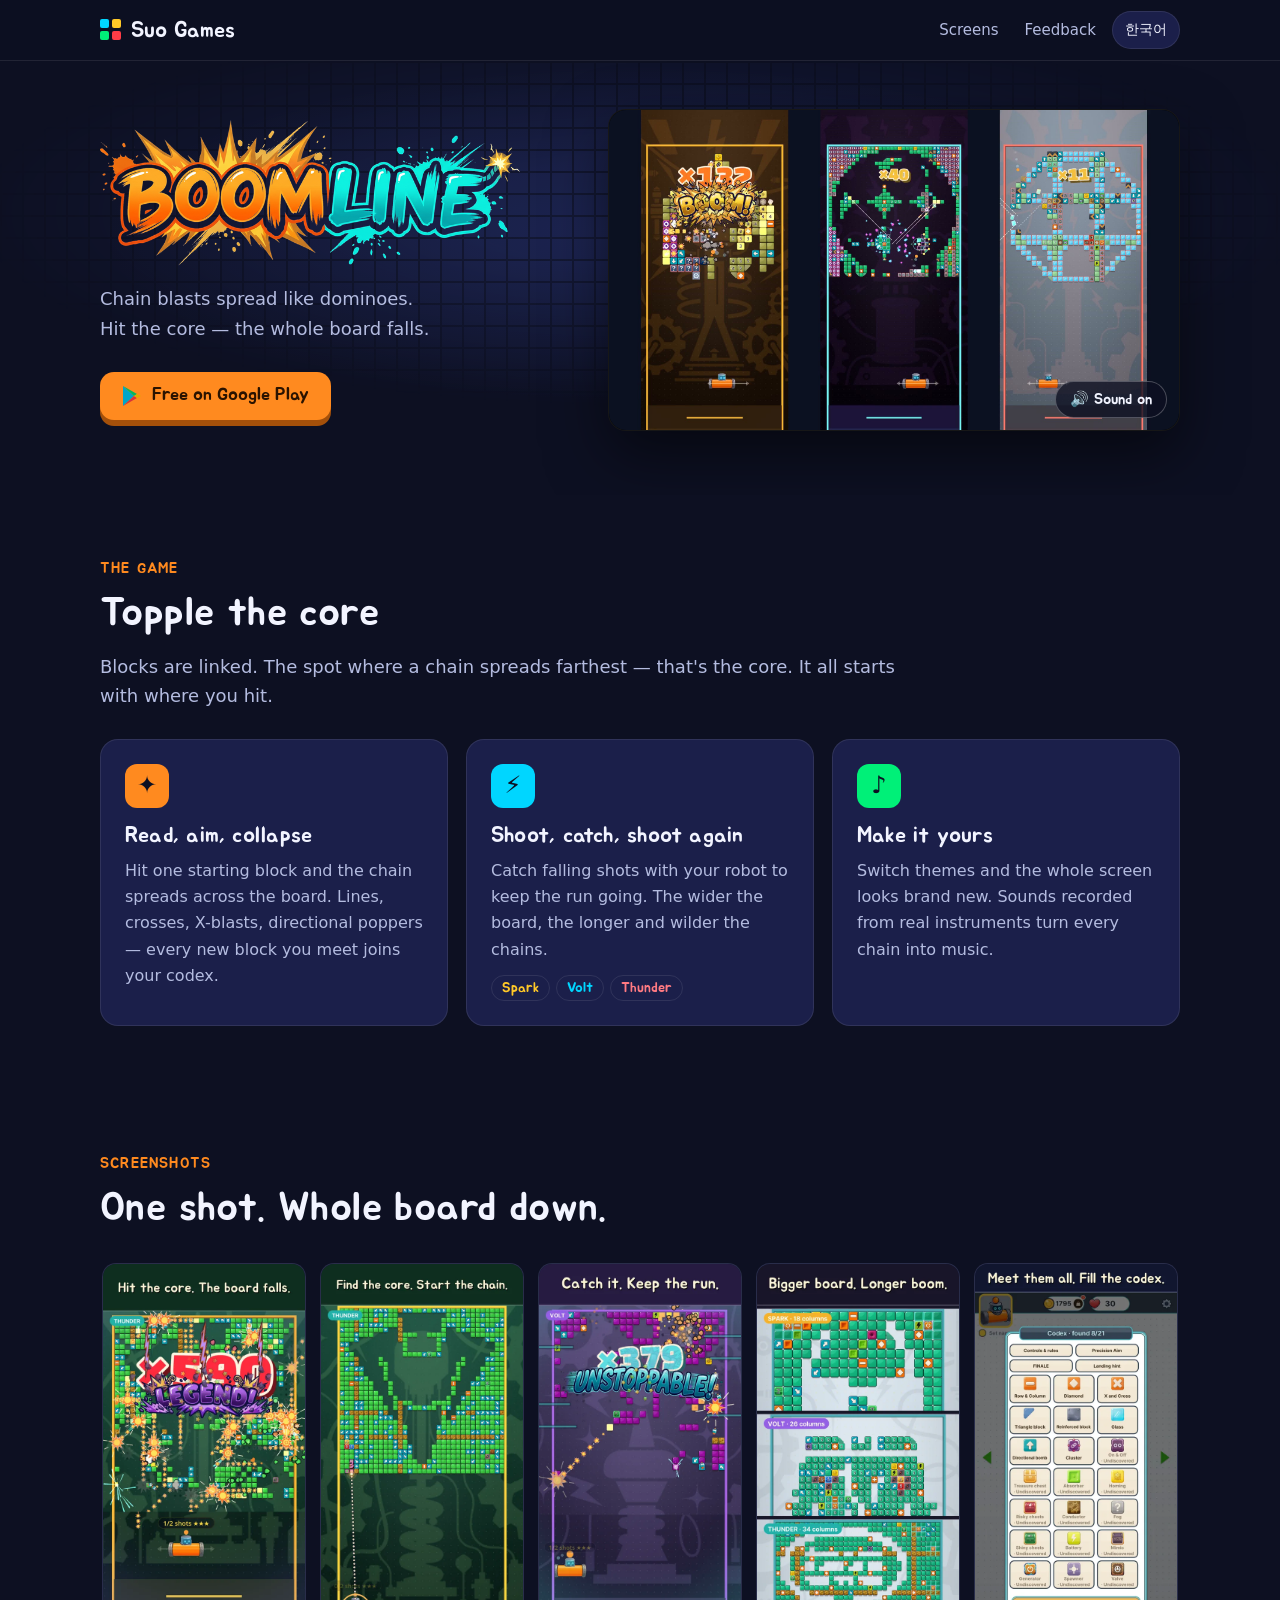
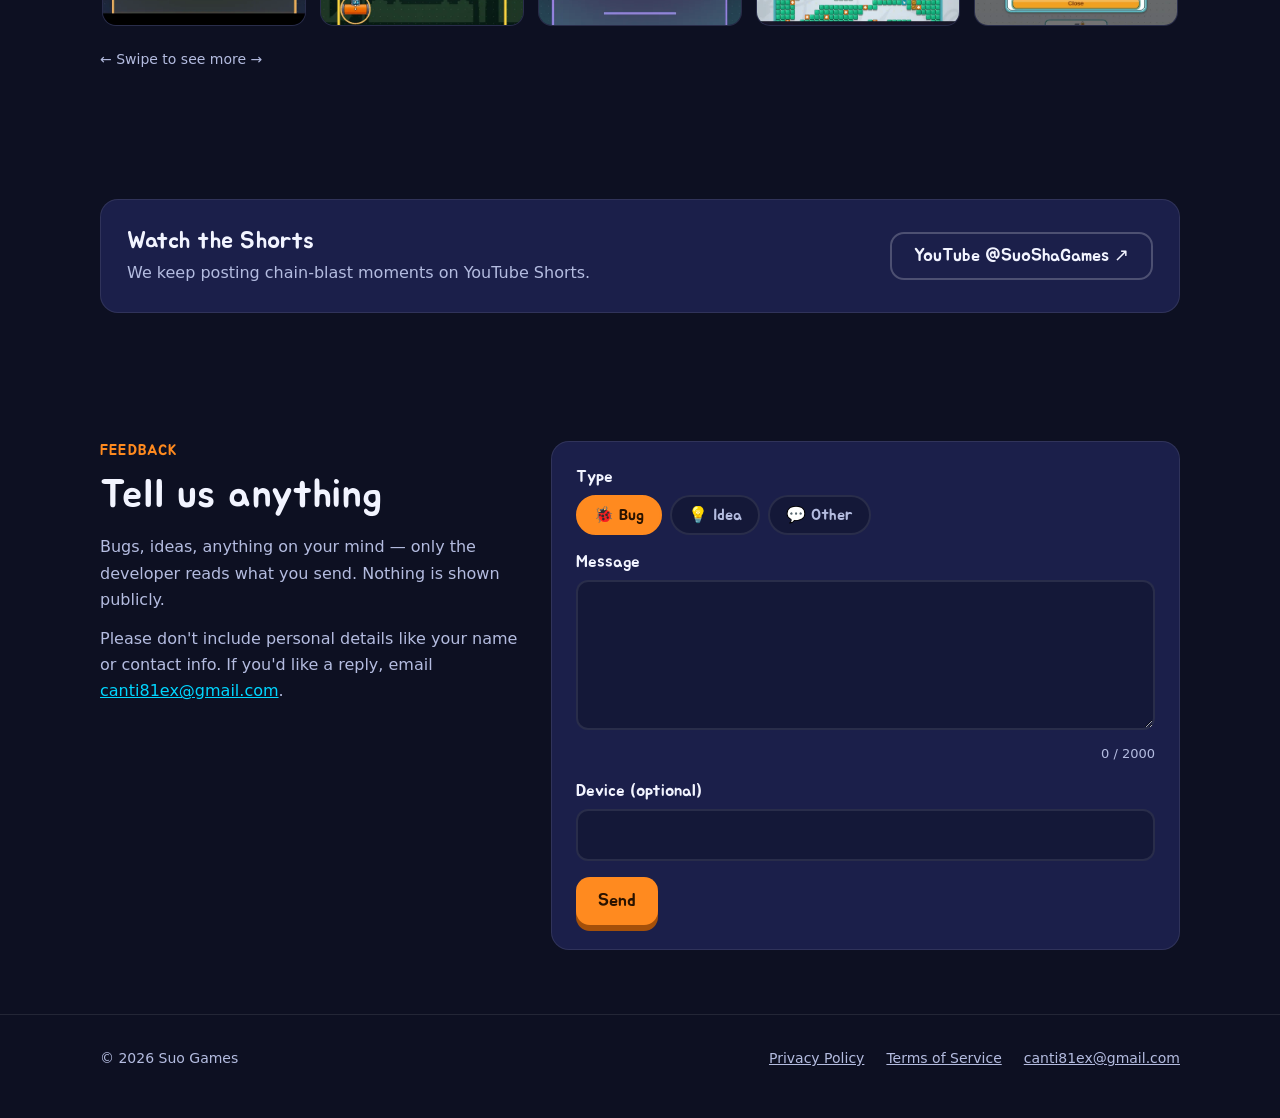
==== boomline/index.html @ cadb046d "Suo Games 홈 + BoomLine 페이지(트레일러·스크린샷·의견 보내기) Co-Authored-By: Claude Opus 5.5 <noreply@anthropic.com>" ====
<!doctype html>
<html lang="ko" data-lang="ko">
<head>
<meta charset="utf-8">
<meta name="viewport" content="width=device-width, initial-scale=1">
<title>BoomLine — Suo Games</title>
<meta name="description" content="BoomLine: Chain Blast Puzzle. Hit the core — the whole board falls. Free on Google Play.">
<meta property="og:title" content="BoomLine: Chain Blast Puzzle">
<meta property="og:description" content="Chain blasts spread like dominoes. Hit the core — the whole board falls.">
<meta property="og:image" content="https://canti81ex-flcl.github.io/boomline/media/og.jpg">
<meta property="og:type" content="website">
<meta name="theme-color" content="#0d1022">
<link rel="icon" href="/assets/bl-icon-32.png">
<link rel="apple-touch-icon" href="/assets/bl-icon-180.png">
<link rel="stylesheet" href="/assets/suo.css">
<script src="/assets/suo.js"></script>
<style>
  .hero { padding: 48px 0 64px; }
  .hero .grid { display: grid; grid-template-columns: 0.9fr 1.1fr; gap: 40px; align-items: center; }
  .hero .logo { width: min(420px, 100%); height: auto; }
  .hero .lead { margin: 18px 0 28px; }
  .hero .acts { display: flex; flex-wrap: wrap; gap: 14px; }
  .player { position: relative; border-radius: var(--radius); overflow: hidden; background: #000;
    box-shadow: 0 24px 60px rgba(0, 0, 0, 0.5); border: 1px solid var(--line); aspect-ratio: 16 / 9; }
  .player video { width: 100%; height: 100%; object-fit: cover; }
  .sound { position: absolute; right: 12px; bottom: 12px; font: 15px var(--head); color: var(--ink);
    background: rgba(13, 16, 34, 0.78); border: 1px solid rgba(255,255,255,.25); border-radius: 999px;
    padding: 8px 14px; cursor: pointer; }
  .sound:hover { background: rgba(13, 16, 34, 0.95); }

  .feats { display: grid; grid-template-columns: repeat(3, 1fr); gap: 18px; margin-top: 28px; }
  .feat { padding: 24px; }
  .feat .chip { width: 44px; height: 44px; border-radius: 12px; display: grid; place-items: center; font: 24px var(--head);
    margin-bottom: 14px; color: #0d1022; }
  .feat h3 { font-size: 22px; margin-bottom: 8px; }
  .feat p { margin: 0; color: var(--dim); }
  .feat .tracks { display: flex; gap: 6px; flex-wrap: wrap; margin-top: 12px; }
  .feat .tracks span { font: 14px var(--head); padding: 3px 10px; border-radius: 999px; border: 1px solid var(--line); }

  .shots { display: grid; grid-auto-flow: column; grid-auto-columns: minmax(200px, 240px); gap: 14px;
    overflow-x: auto; scroll-snap-type: x mandatory; padding: 6px 2px 18px; margin-top: 24px;
    scrollbar-color: var(--panel) transparent; }
  .shots img { width: 100%; height: auto; aspect-ratio: 9 / 16; border-radius: 14px; scroll-snap-align: start;
    border: 1px solid var(--line); background: var(--bg2); }
  .shots-wrap { position: relative; }
  .hint { color: var(--dim); font-size: 14px; margin: 4px 0 0; }

  .yt { display: flex; flex-wrap: wrap; align-items: center; justify-content: space-between; gap: 18px; padding: 26px; }
  .yt h3 { font-size: 24px; }
  .yt p { margin: 4px 0 0; color: var(--dim); }

  /* 의견 보내기 */
  .fb { display: grid; grid-template-columns: 0.8fr 1.2fr; gap: 32px; align-items: start; }
  .fb .note { color: var(--dim); }
  .fb .note p { margin: 0 0 12px; }
  form.card { padding: 24px; display: grid; gap: 16px; }
  .field label, .field legend { display: block; font: 17px var(--head); margin-bottom: 8px; padding: 0; }
  fieldset { border: 0; margin: 0; padding: 0; min-width: 0; }
  .cats { display: flex; flex-wrap: wrap; gap: 8px; }
  .cats input { position: absolute; opacity: 0; pointer-events: none; }
  .cats label { margin: 0; font: 16px var(--head); padding: 8px 16px; border-radius: 999px; cursor: pointer;
    background: var(--bg2); border: 2px solid var(--line); color: var(--dim); }
  .cats input:checked + label { background: var(--orange); border-color: var(--orange); color: var(--orange-ink); }
  .cats input:focus-visible + label { outline: 3px solid var(--cyan); outline-offset: 2px; }
  textarea, input[type="text"] {
    width: 100%; font: 16px/1.5 var(--body); color: var(--ink); background: var(--bg2);
    border: 2px solid var(--line); border-radius: 12px; padding: 12px 14px;
  }
  textarea { min-height: 150px; resize: vertical; }
  textarea:focus, input[type="text"]:focus { border-color: var(--cyan); outline: none; }
  .count { text-align: right; color: var(--dim); font-size: 13px; margin-top: 4px; }
  .hp { position: absolute; left: -9999px; width: 1px; height: 1px; overflow: hidden; }
  .row { display: flex; flex-wrap: wrap; align-items: center; gap: 14px; }
  .msg { margin: 0; font-size: 15px; }
  .msg.ok { color: var(--green); }
  .msg.err { color: #ff8a8a; }
  button[disabled] { opacity: 0.6; cursor: default; }

  @media (max-width: 860px) {
    .hero .grid, .fb { grid-template-columns: 1fr; }
    .hero .grid { gap: 28px; }
    .hero .text { order: 2; }
    .feats { grid-template-columns: 1fr; }
  }
</style>
</head>
<body>
<header class="top">
  <div class="wrap">
    <a class="brand" href="/"><span class="dots"><i></i><i></i><i></i><i></i></span>Suo Games</a>
    <nav>
      <a class="hide-sm" href="#shots"><span lang="ko">스크린샷</span><span lang="en">Screens</span></a>
      <a href="#feedback"><span lang="ko">의견 보내기</span><span lang="en">Feedback</span></a>
      <button class="lang-btn" type="button" aria-label="Language"><span lang="ko">English</span><span lang="en">한국어</span></button>
    </nav>
  </div>
</header>

<main>
  <section class="hero blocks-bg">
    <div class="wrap grid">
      <div class="text">
        <h1><img class="logo" src="media/logo.png" alt="BoomLine" width="720" height="251"></h1>
        <p class="lead" lang="ko">도미노처럼 번지는 연쇄 폭파 퍼즐.<br>코어를 맞히면 판이 무너진다.</p>
        <p class="lead" lang="en">Chain blasts spread like dominoes.<br>Hit the core — the whole board falls.</p>
        <div class="acts">
          <a class="btn btn-play" href="https://play.google.com/store/apps/details?id=com.suo.boomline" rel="noopener">
            <svg width="20" height="22" viewBox="0 0 20 22" aria-hidden="true"><path d="M1 1l11 10L1 21z" fill="#00a6c8"/><path d="M1 1l14 8-3 2z" fill="#00b860"/><path d="M1 21l14-8-3-2z" fill="#d8323c"/><path d="M15 9l4 2-4 2-3-2z" fill="#e0a800"/></svg>
            <span lang="ko">Google Play에서 무료로 받기</span><span lang="en">Free on Google Play</span>
          </a>
        </div>
      </div>
      <div class="player">
        <video id="trailer" src="media/trailer.mp4" poster="media/trailer.jpg" autoplay muted loop playsinline preload="metadata"
               aria-label="BoomLine trailer"></video>
        <button class="sound" type="button" id="sound" aria-pressed="false">
          <span lang="ko">🔊 소리 켜기</span><span lang="en">🔊 Sound on</span>
        </button>
      </div>
    </div>
  </section>

  <section>
    <div class="wrap">
      <div class="eyebrow"><span lang="ko">게임 소개</span><span lang="en">The game</span></div>
      <h2 class="sec-title"><span lang="ko">코어를 무너뜨려라</span><span lang="en">Topple the core</span></h2>
      <p class="lead" lang="ko">블록들은 서로 이어져 있습니다. 연쇄가 가장 멀리 번지는 자리 — 그게 코어입니다. 어디를 맞히느냐에서 모든 것이 시작됩니다.</p>
      <p class="lead" lang="en">Blocks are linked. The spot where a chain spreads farthest — that's the core. It all starts with where you hit.</p>
      <div class="feats">
        <div class="card feat">
          <div class="chip" style="background: var(--orange)">✦</div>
          <h3><span lang="ko">읽고, 조준하고, 무너뜨려라</span><span lang="en">Read, aim, collapse</span></h3>
          <p lang="ko">시작점 하나를 맞히면 연쇄가 판 위를 타고 번져 나갑니다. 라인, 십자, X자, 방향 기폭까지 — 새로 만난 블록은 도감에 차곡차곡 모입니다.</p>
          <p lang="en">Hit one starting block and the chain spreads across the board. Lines, crosses, X-blasts, directional poppers — every new block you meet joins your codex.</p>
        </div>
        <div class="card feat">
          <div class="chip" style="background: var(--cyan)">⚡</div>
          <h3><span lang="ko">쏘고, 받고, 다시 쏘고</span><span lang="en">Shoot, catch, shoot again</span></h3>
          <p lang="ko">떨어지는 탄을 로봇으로 받아내 다음 한 발을 이어갑니다. 판이 넓어질수록 연쇄는 더 길고 화려해집니다.</p>
          <p lang="en">Catch falling shots with your robot to keep the run going. The wider the board, the longer and wilder the chains.</p>
          <div class="tracks"><span style="color: var(--yellow)">Spark</span><span style="color: var(--cyan)">Volt</span><span style="color: #ff7a82">Thunder</span></div>
        </div>
        <div class="card feat">
          <div class="chip" style="background: var(--green)">♪</div>
          <h3><span lang="ko">내 취향대로</span><span lang="en">Make it yours</span></h3>
          <p lang="ko">테마를 바꾸면 화면 전체가 새로워지고, 실제 악기를 녹음한 사운드로 연쇄가 터질 때마다 한 곡의 음악이 됩니다.</p>
          <p lang="en">Switch themes and the whole screen looks brand new. Sounds recorded from real instruments turn every chain into music.</p>
        </div>
      </div>
    </div>
  </section>

  <section id="shots">
    <div class="wrap">
      <div class="eyebrow"><span lang="ko">스크린샷</span><span lang="en">Screenshots</span></div>
      <h2 class="sec-title"><span lang="ko">한 발에 판이 무너지는 순간</span><span lang="en">One shot. Whole board down.</span></h2>
      <div class="shots" lang="ko" tabindex="0" aria-label="스크린샷">
        <img src="media/shots/ko-1.webp" alt="코어를 맞히면 판이 무너진다" width="540" height="960" loading="lazy">
        <img src="media/shots/ko-2.webp" alt="연쇄의 시작점, 코어를 찾아라" width="540" height="960" loading="lazy">
        <img src="media/shots/ko-3.webp" alt="떨어지면 받아서 한 발 더" width="540" height="960" loading="lazy">
        <img src="media/shots/ko-4.webp" alt="판이 커질수록 연쇄가 길다" width="540" height="960" loading="lazy">
        <img src="media/shots/ko-5.webp" alt="만난 블록은 도감에 쌓인다" width="540" height="960" loading="lazy">
        <img src="media/shots/ko-6.webp" alt="테마를 고르면 화면이 바뀐다" width="540" height="960" loading="lazy">
        <img src="media/shots/ko-7.webp" alt="터진 칸수가 칭호가 된다" width="540" height="960" loading="lazy">
        <img src="media/shots/ko-8.webp" alt="한 발 최고가 기록으로 남는다" width="540" height="960" loading="lazy">
      </div>
      <div class="shots" lang="en" tabindex="0" aria-label="Screenshots">
        <img src="media/shots/en-1.webp" alt="Hit the core. The board falls." width="540" height="960" loading="lazy">
        <img src="media/shots/en-2.webp" alt="Find the core. Start the chain." width="540" height="960" loading="lazy">
        <img src="media/shots/en-3.webp" alt="Catch it. Keep the run." width="540" height="960" loading="lazy">
        <img src="media/shots/en-4.webp" alt="Bigger board. Longer boom." width="540" height="960" loading="lazy">
        <img src="media/shots/en-5.webp" alt="Meet them all. Fill the codex." width="540" height="960" loading="lazy">
      </div>
      <p class="hint" lang="ko">← 옆으로 넘겨 보세요 →</p>
      <p class="hint" lang="en">← Swipe to see more →</p>
    </div>
  </section>

  <section>
    <div class="wrap">
      <div class="card yt">
        <div>
          <h3><span lang="ko">쇼츠로 보기</span><span lang="en">Watch the Shorts</span></h3>
          <p lang="ko">연쇄가 터지는 장면을 YouTube 쇼츠로 계속 올리고 있어요.</p>
          <p lang="en">We keep posting chain-blast moments on YouTube Shorts.</p>
        </div>
        <a class="btn btn-ghost" href="https://www.youtube.com/@SuoShaGames/shorts" rel="noopener">YouTube @SuoShaGames ↗</a>
      </div>
    </div>
  </section>

  <section id="feedback">
    <div class="wrap fb">
      <div>
        <div class="eyebrow"><span lang="ko">의견 보내기</span><span lang="en">Feedback</span></div>
        <h2 class="sec-title"><span lang="ko">무엇이든 알려 주세요</span><span lang="en">Tell us anything</span></h2>
        <div class="note">
          <p lang="ko">버그, 아이디어, 하고 싶은 말 — 보내 주신 글은 개발자만 읽습니다. 다른 사람에게 공개되지 않습니다.</p>
          <p lang="en">Bugs, ideas, anything on your mind — only the developer reads what you send. Nothing is shown publicly.</p>
          <p lang="ko">이름·연락처 같은 개인정보는 적지 말아 주세요. 답장이 필요하면 <a href="mailto:canti81ex@gmail.com">canti81ex@gmail.com</a> 으로 메일 주세요.</p>
          <p lang="en">Please don't include personal details like your name or contact info. If you'd like a reply, email <a href="mailto:canti81ex@gmail.com">canti81ex@gmail.com</a>.</p>
        </div>
      </div>
      <form class="card" id="fb-form" novalidate>
        <fieldset class="field">
          <legend><span lang="ko">종류</span><span lang="en">Type</span></legend>
          <div class="cats">
            <input type="radio" name="cat" id="cat-bug" value="bug" checked><label for="cat-bug"><span lang="ko">🐞 버그</span><span lang="en">🐞 Bug</span></label>
            <input type="radio" name="cat" id="cat-idea" value="idea"><label for="cat-idea"><span lang="ko">💡 아이디어</span><span lang="en">💡 Idea</span></label>
            <input type="radio" name="cat" id="cat-other" value="other"><label for="cat-other"><span lang="ko">💬 기타</span><span lang="en">💬 Other</span></label>
          </div>
        </fieldset>
        <div class="field">
          <label for="fb-msg"><span lang="ko">내용</span><span lang="en">Message</span></label>
          <textarea id="fb-msg" maxlength="2000" required></textarea>
          <div class="count"><span id="fb-count">0</span> / 2000</div>
        </div>
        <div class="field">
          <label for="fb-dev"><span lang="ko">기기 (선택)</span><span lang="en">Device (optional)</span></label>
          <input type="text" id="fb-dev" maxlength="60" autocomplete="off">
        </div>
        <div class="hp" aria-hidden="true"><label for="fb-web">Website</label><input type="text" id="fb-web" tabindex="-1" autocomplete="off"></div>
        <div class="row">
          <button class="btn btn-play" type="submit" id="fb-send"><span lang="ko">보내기</span><span lang="en">Send</span></button>
          <p class="msg" id="fb-msg-out" role="status" aria-live="polite"></p>
        </div>
      </form>
    </div>
  </section>
</main>

<footer>
  <div class="wrap">
    <span class="copy">© 2026 Suo Games</span>
    <a href="/boomline-site/" lang="ko">개인정보처리방침</a>
    <a href="/boomline-site/en.html" lang="en">Privacy Policy</a>
    <a href="/boomline-site/terms.html" lang="ko">이용약관</a>
    <a href="/boomline-site/terms-en.html" lang="en">Terms of Service</a>
    <a href="mailto:canti81ex@gmail.com">canti81ex@gmail.com</a>
  </div>
</footer>

<script>
(function () {
  // 트레일러 소리 — 자동 재생은 음소거여야 브라우저가 튼다. 누르면 소리를 켜고 처음부터.
  var v = document.getElementById("trailer"), s = document.getElementById("sound");
  var LABEL = { ko: ["🔊 소리 켜기", "🔇 소리 끄기"], en: ["🔊 Sound on", "🔇 Sound off"] };
  s.addEventListener("click", function () {
    v.muted = !v.muted;
    if (!v.muted) { v.currentTime = 0; v.play(); }
    s.setAttribute("aria-pressed", String(!v.muted));
    s.children[0].textContent = LABEL.ko[v.muted ? 0 : 1];
    s.children[1].textContent = LABEL.en[v.muted ? 0 : 1];
  });
  if (window.matchMedia && matchMedia("(prefers-reduced-motion: reduce)").matches) { v.removeAttribute("autoplay"); v.pause(); }

  // 의견 보내기 — Firebase RTDB /fb 에 새 줄 하나(규칙이 쓰기만 받는다 · 읽기 막힘). 개인정보 칸은 두지 않는다.
  var URL = "https://boomline-1b15f-default-rtdb.asia-southeast1.firebasedatabase.app/fb.json";
  var form = document.getElementById("fb-form"), msg = document.getElementById("fb-msg"),
      dev = document.getElementById("fb-dev"), out = document.getElementById("fb-msg-out"),
      send = document.getElementById("fb-send"), count = document.getElementById("fb-count");
  var T = {
    ko: { short: "두 글자 이상 적어 주세요.", wait: "조금 뒤에 다시 보내 주세요.", sending: "보내는 중…",
          ok: "고맙습니다! 잘 받았어요.", fail: "보내지 못했어요. 잠시 뒤 다시 시도하거나 메일로 보내 주세요." },
    en: { short: "Please write at least 2 characters.", wait: "Please wait a moment before sending again.", sending: "Sending…",
          ok: "Thank you! We got it.", fail: "Couldn't send. Please try again later, or email us." }
  };
  function say(key, cls) { out.textContent = T[window.suoLang()][key]; out.className = "msg " + (cls || ""); }
  function last() { try { return +localStorage.getItem("suo-fb-at") || 0; } catch (e) { return 0; } }
  msg.addEventListener("input", function () { count.textContent = msg.value.length; });
  form.addEventListener("submit", function (e) {
    e.preventDefault();
    var text = msg.value.trim();
    if (text.length < 2) { say("short", "err"); msg.focus(); return; }
    if (Date.now() - last() < 60000) { say("wait", "err"); return; }
    if (document.getElementById("fb-web").value) { say("ok", "ok"); form.reset(); return; }   // 봇 함정 칸
    send.disabled = true; say("sending");
    fetch(URL, {
      method: "POST",
      headers: { "Content-Type": "application/json" },
      body: JSON.stringify({
        game: "boomline",
        cat: form.querySelector("input[name=cat]:checked").value,
        msg: text,
        dev: dev.value.trim().slice(0, 60),
        lang: window.suoLang(),
        t: { ".sv": "timestamp" }
      })
    }).then(function (r) {
      if (!r.ok) throw new Error(r.status);
      try { localStorage.setItem("suo-fb-at", String(Date.now())); } catch (e) {}
      form.reset(); count.textContent = "0"; say("ok", "ok");
    }).catch(function () { say("fail", "err"); })
      .then(function () { send.disabled = false; });
  });
})();
</script>
</body>
</html>
---- assets/suo.css ----
/* Suo Games — 사이트 공통. 바깥 요청 없음(글꼴도 같은 저장소) — 쿠키·동의 창이 필요 없게. */
@font-face { font-family: "Jua"; src: url("jua-sub.woff") format("woff"); font-display: swap; }

:root {
  --bg: #0d1022;
  --bg2: #141838;
  --panel: #1b1f4a;
  --line: rgba(255, 255, 255, 0.09);
  --ink: #f2f4ff;
  --dim: #b4bce0;
  --orange: #ff8a1f;
  --orange-ink: #2a1300;
  --cyan: #00d6ff;
  --green: #00f078;
  --red: #ff3c46;
  --yellow: #ffc828;
  --radius: 18px;
  --wrap: 1080px;
  --head: "Jua", "Apple SD Gothic Neo", "Malgun Gothic", system-ui, sans-serif;
  --body: system-ui, -apple-system, "Segoe UI", "Apple SD Gothic Neo", "Malgun Gothic", "Noto Sans KR", sans-serif;
  color-scheme: dark;
}

* { box-sizing: border-box; }
html { -webkit-text-size-adjust: 100%; scroll-behavior: smooth; }
body {
  margin: 0;
  background: var(--bg);
  color: var(--ink);
  font: 16px/1.65 var(--body);
  word-break: keep-all;
  overflow-wrap: anywhere;
}
img, video { display: block; max-width: 100%; }
a { color: var(--cyan); }
h1, h2, h3 { font-family: var(--head); font-weight: 400; line-height: 1.25; margin: 0; letter-spacing: 0.01em; }

/* 언어 — 같은 자리에 ko · en 형제를 두고 html[data-lang] 로 하나만 보인다 */
html[data-lang="ko"] [lang="en"]:not(html),
html[data-lang="en"] [lang="ko"]:not(html) { display: none !important; }

.wrap { width: min(var(--wrap), 100% - 32px); margin-inline: auto; }

/* 머리 */
.top {
  position: sticky; top: 0; z-index: 10;
  background: rgba(13, 16, 34, 0.86);
  backdrop-filter: blur(10px); -webkit-backdrop-filter: blur(10px);
  border-bottom: 1px solid var(--line);
}
.top .wrap { display: flex; align-items: center; gap: 16px; height: 60px; }
.brand { display: flex; align-items: center; gap: 10px; color: var(--ink); text-decoration: none; font-family: var(--head); font-size: 22px; }
.brand .dots { display: grid; grid-template-columns: repeat(2, 9px); gap: 3px; }
.brand .dots i { width: 9px; height: 9px; border-radius: 2px; }
.dots i:nth-child(1) { background: var(--cyan); }
.dots i:nth-child(2) { background: var(--yellow); }
.dots i:nth-child(3) { background: var(--green); }
.dots i:nth-child(4) { background: var(--red); }
.top nav { margin-left: auto; display: flex; align-items: center; gap: 6px; }
.top nav a { color: var(--dim); text-decoration: none; padding: 8px 10px; border-radius: 10px; font-size: 15px; }
.top nav a:hover { color: var(--ink); background: var(--line); }
.lang-btn {
  font: inherit; font-size: 14px; color: var(--ink); background: var(--panel);
  border: 1px solid var(--line); border-radius: 999px; padding: 6px 12px; cursor: pointer;
}
.lang-btn:hover { border-color: var(--dim); }

/* 버튼 */
.btn {
  display: inline-flex; align-items: center; gap: 10px; min-height: 48px; padding: 0 22px;
  border-radius: 14px; font: 18px var(--head); text-decoration: none; cursor: pointer; border: 0;
}
.btn-play { background: var(--orange); color: var(--orange-ink); box-shadow: 0 6px 0 #a4500a; }
.btn-play:hover { filter: brightness(1.06); }
.btn-play:active { transform: translateY(3px); box-shadow: 0 3px 0 #a4500a; }
.btn-ghost { background: transparent; color: var(--ink); border: 2px solid rgba(255, 255, 255, 0.22); }
.btn-ghost:hover { border-color: var(--ink); }
.btn svg { flex: none; }

/* 섹션 */
section { padding: 64px 0; }
.eyebrow { color: var(--orange); font: 15px var(--head); letter-spacing: 0.08em; text-transform: uppercase; margin-bottom: 10px; }
.sec-title { font-size: clamp(28px, 5vw, 40px); margin-bottom: 14px; }
.lead { color: var(--dim); font-size: 18px; max-width: 46em; margin: 0; }

/* 블록 배경 — 판처럼 보이는 작은 사각 격자(꾸밈) */
.blocks-bg { position: relative; overflow: hidden; isolation: isolate; }
.blocks-bg::before {
  content: ""; position: absolute; inset: 0; z-index: -1; opacity: 0.35;
  background: radial-gradient(60% 55% at 50% 40%, rgba(64, 80, 170, 0.55), transparent 70%);
}
.blocks-bg::after {
  content: ""; position: absolute; inset: 0; z-index: -1; opacity: 0.18;
  background-image:
    linear-gradient(var(--bg) 2px, transparent 2px),
    linear-gradient(90deg, var(--bg) 2px, transparent 2px);
  background-size: 22px 22px;
  -webkit-mask-image: radial-gradient(70% 60% at 50% 35%, #000 20%, transparent 75%);
  mask-image: radial-gradient(70% 60% at 50% 35%, #000 20%, transparent 75%);
  background-color: #3a4bb0;
}

/* 카드 */
.card { background: var(--panel); border: 1px solid var(--line); border-radius: var(--radius); }

/* 바닥 */
footer { border-top: 1px solid var(--line); padding: 32px 0 48px; color: var(--dim); font-size: 14px; }
footer .wrap { display: flex; flex-wrap: wrap; gap: 10px 22px; align-items: center; }
footer a { color: var(--dim); }
footer a:hover { color: var(--ink); }
footer .copy { margin-right: auto; }

:focus-visible { outline: 3px solid var(--cyan); outline-offset: 2px; }

@media (prefers-reduced-motion: reduce) {
  html { scroll-behavior: auto; }
}
@media (max-width: 560px) {
  section { padding: 48px 0; }
  .top nav a.hide-sm { display: none; }
  .lead { font-size: 17px; }
}
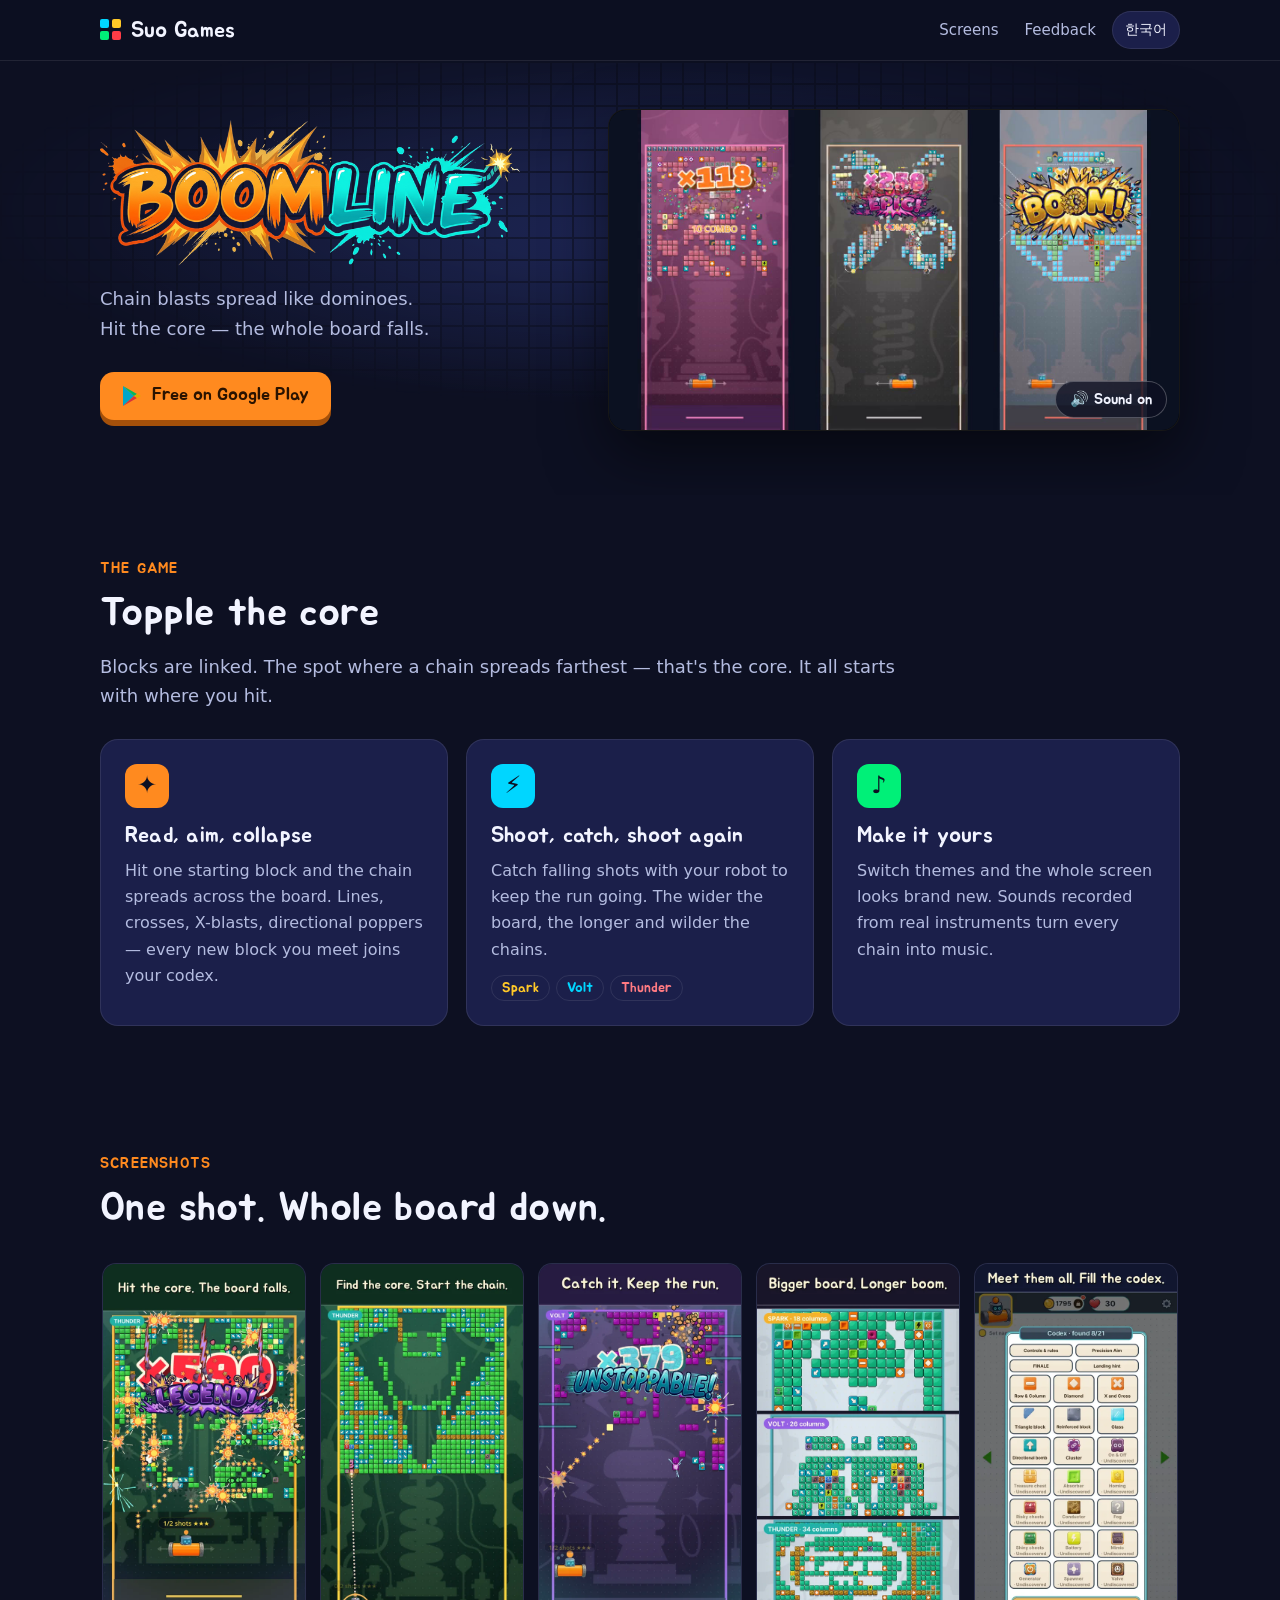
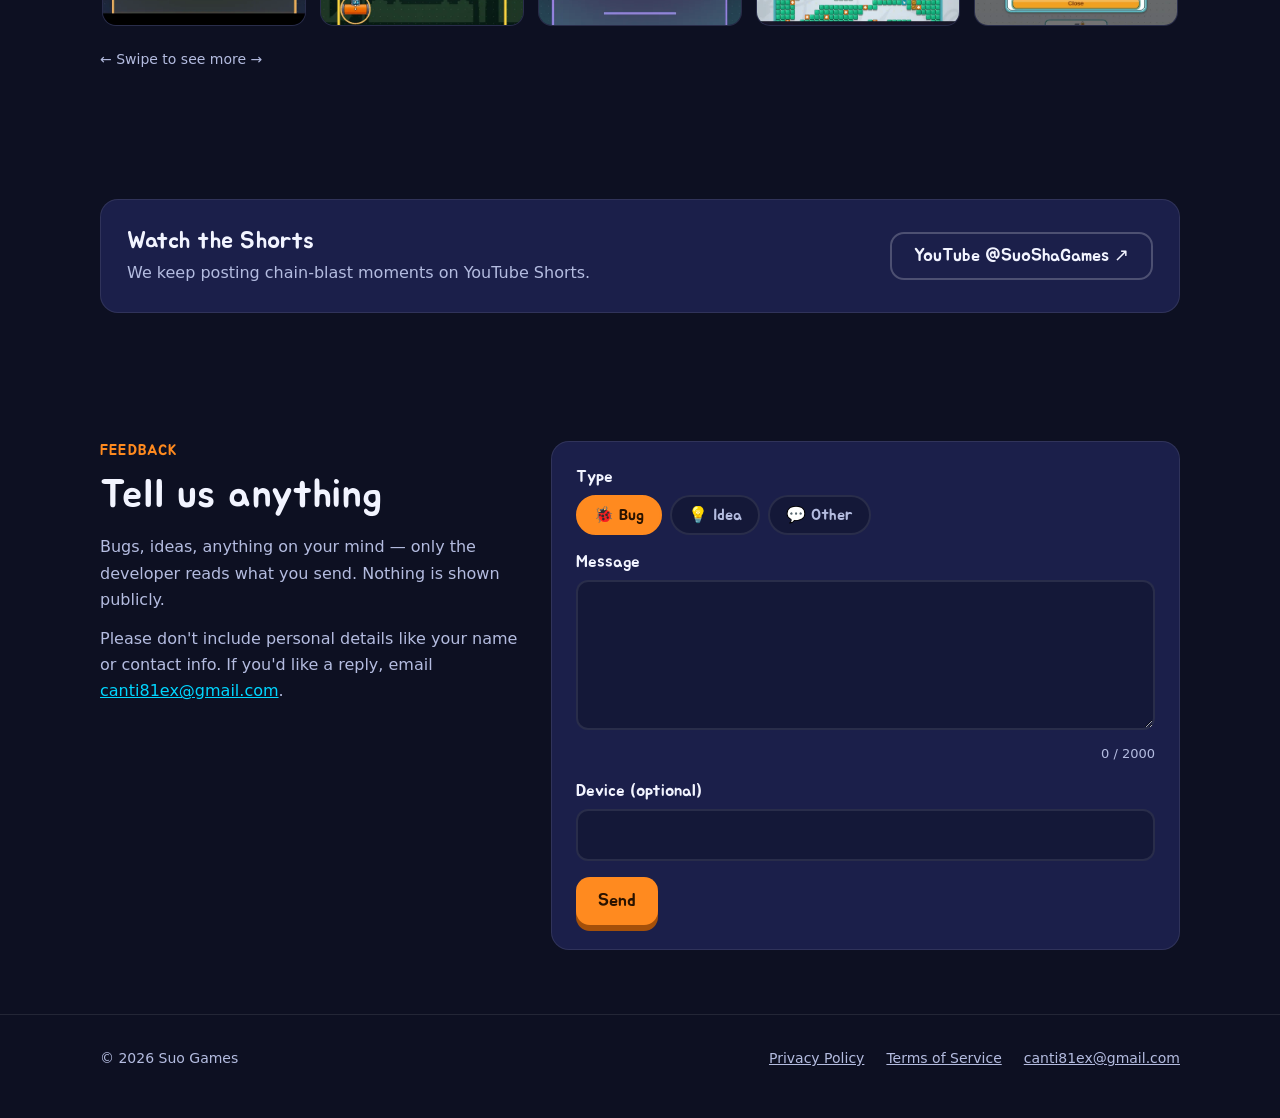
==== commit 19788e54: "트레일러를 광고용 16:9 30초 새 판(빈 판 3배속)으로 교체 Co-Authored-By: Claude Opus 5.5 <noreply@anthropic.com>" ====
--- a/boomline/index.html
+++ b/boomline/index.html
@@ -111,7 +111,7 @@
         </div>
       </div>
       <div class="player">
-        <video id="trailer" src="media/trailer.mp4" poster="media/trailer.jpg" autoplay muted loop playsinline preload="metadata"
+        <video id="trailer" src="media/trailer.mp4?v=2" poster="media/trailer.jpg?v=2" autoplay muted loop playsinline preload="metadata"
                aria-label="BoomLine trailer"></video>
         <button class="sound" type="button" id="sound" aria-pressed="false">
           <span lang="ko">🔊 소리 켜기</span><span lang="en">🔊 Sound on</span>
